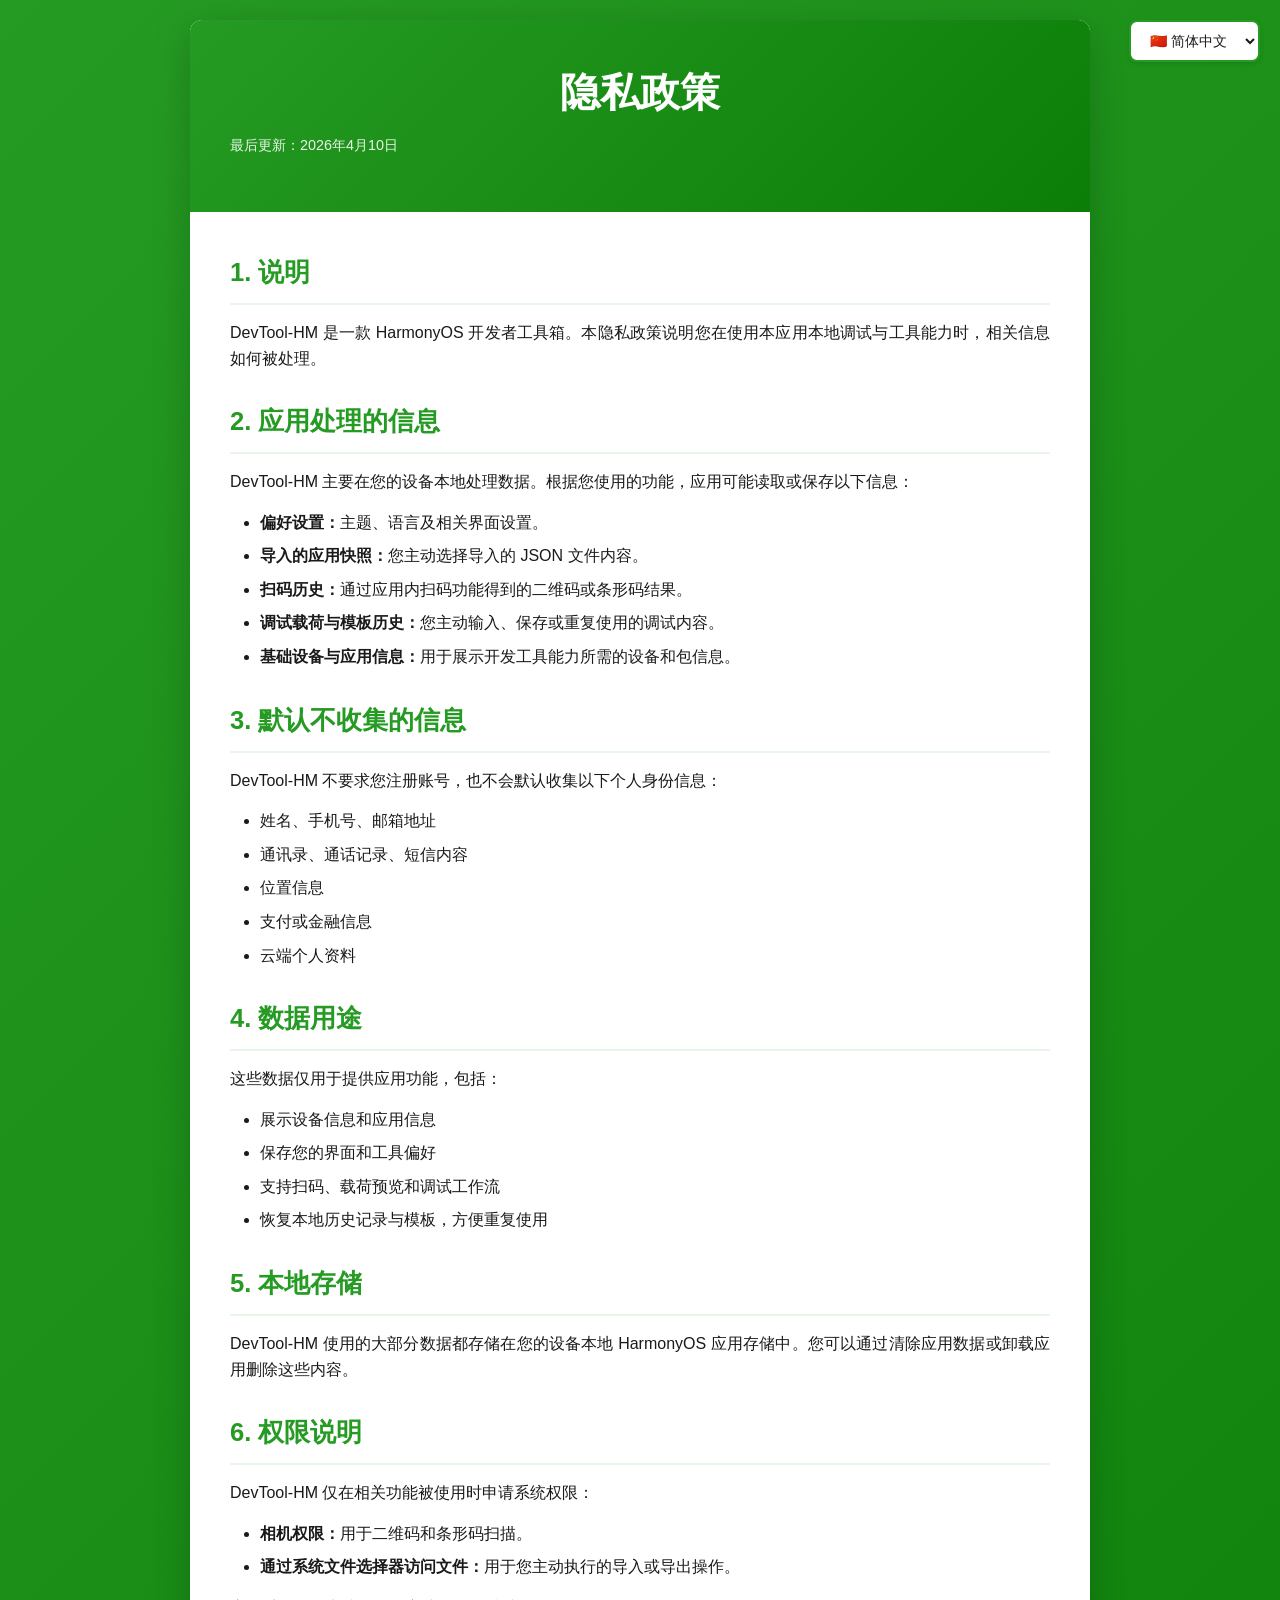
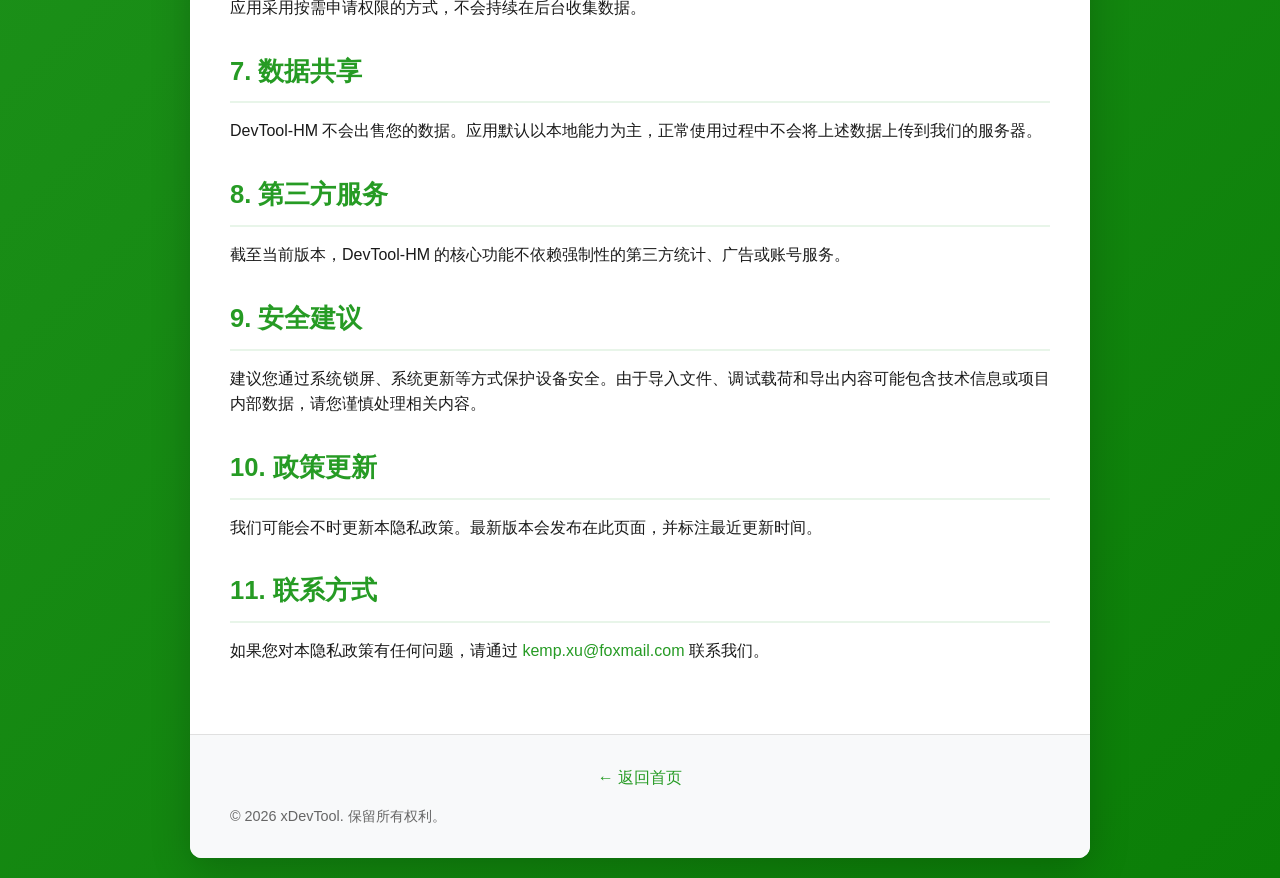
==== hm/privacy.html @ 10a95412 "Add Privacy Policy and User Agreement pages with multilingual support" ====
<!DOCTYPE html>
<html lang="en">
<head>
    <meta charset="UTF-8">
    <meta name="viewport" content="width=device-width, initial-scale=1.0">
    <title>Privacy Policy - DevTool-HM</title>
    <link rel="stylesheet" href="../style.css">
</head>
<body>
    <div class="language-switcher">
        <select id="languageSelect" onchange="switchLanguage()">
            <option value="en">🇺🇸 English</option>
            <option value="zh-cn">🇨🇳 简体中文</option>
        </select>
    </div>

    <div class="container">
        <div id="content-container"></div>
    </div>

    <script src="privacy-content.js"></script>
    <script>
        function normalizeLanguage(value) {
            if (value === 'zh' || value === 'zh-cn') {
                return 'zh-cn';
            }
            return 'en';
        }

        function switchLanguage() {
            const selectedLang = normalizeLanguage(document.getElementById('languageSelect').value);
            const content = privacyContent[selectedLang] || privacyContent['en'];

            document.getElementById('languageSelect').value = selectedLang;
            document.getElementById('content-container').innerHTML = content;
            localStorage.setItem('hmPreferredLanguage', selectedLang);
            history.replaceState(null, '', `${location.pathname}?lang=${selectedLang}`);

            const titles = {
                'en': 'Privacy Policy - DevTool-HM',
                'zh-cn': '隐私政策 - DevTool-HM'
            };
            document.title = titles[selectedLang] || titles['en'];
        }

        window.addEventListener('DOMContentLoaded', function() {
            const queryLang = new URLSearchParams(window.location.search).get('lang');
            const savedLang = normalizeLanguage(queryLang || localStorage.getItem('hmPreferredLanguage') || 'zh-cn');
            document.getElementById('languageSelect').value = savedLang;
            switchLanguage();
        });
    </script>
</body>
</html>
---- style.css ----
* {
    margin: 0;
    padding: 0;
    box-sizing: border-box;
}

body {
    font-family: -apple-system, BlinkMacSystemFont, 'Segoe UI', Roboto, Oxygen, Ubuntu, Cantarell, 'Helvetica Neue', sans-serif;
    line-height: 1.6;
    color: #1A1A1A;
    background: linear-gradient(135deg, #269b24 0%, #0b7e07 100%);
    min-height: 100vh;
    padding: 20px;
}

.container {
    max-width: 900px;
    margin: 0 auto;
    background: white;
    border-radius: 12px;
    box-shadow: 0 10px 40px rgba(0,0,0,0.2);
    overflow: hidden;
}

.header {
    background: linear-gradient(135deg, #269b24 0%, #0b7e07 100%);
    color: white;
    padding: 40px;
    text-align: center;
}

.header h1 {
    font-size: 2.5em;
    margin-bottom: 10px;
}

.last-updated {
    font-size: 0.9em;
    opacity: 0.9;
}

.content {
    padding: 40px;
}

section {
    margin-bottom: 30px;
}

h2 {
    color: #269b24;
    font-size: 1.6em;
    margin-bottom: 15px;
    padding-bottom: 10px;
    border-bottom: 2px solid #E8F5E9;
}

h3 {
    color: #0b7e07;
    font-size: 1.2em;
    margin: 20px 0 10px 0;
}

p {
    margin-bottom: 15px;
    text-align: justify;
}

ul {
    margin: 15px 0 15px 30px;
}

li {
    margin-bottom: 8px;
}

strong {
    color: #1A1A1A;
}

a {
    color: #269b24;
    text-decoration: none;
    transition: color 0.3s;
}

a:hover {
    color: #0b7e07;
    text-decoration: underline;
}

.footer {
    background: #f8f9fa;
    padding: 30px 40px;
    text-align: center;
    border-top: 1px solid #E0E0E0;
}

.footer a {
    display: inline-block;
    margin-bottom: 15px;
    font-weight: 500;
}

.footer p {
    color: #666666;
    font-size: 0.9em;
    margin: 0;
}

@media (max-width: 768px) {
    body {
        padding: 10px;
    }
    
    .header {
        padding: 30px 20px;
    }
    
    .header h1 {
        font-size: 2em;
    }
    
    .content {
        padding: 20px;
    }
    
    .footer {
        padding: 20px;
    }
    
    h2 {
        font-size: 1.4em;
    }
}

/* Language Switcher */
.language-switcher {
    position: fixed;
    top: 20px;
    right: 20px;
    z-index: 1000;
}

.language-switcher select {
    padding: 10px 15px;
    font-size: 14px;
    border: 2px solid #269b24;
    border-radius: 8px;
    background-color: white;
    color: #1A1A1A;
    cursor: pointer;
    outline: none;
    transition: all 0.3s ease;
    box-shadow: 0 2px 5px rgba(0,0,0,0.1);
}

.language-switcher select:hover {
    border-color: #0b7e07;
    box-shadow: 0 4px 8px rgba(0,0,0,0.15);
}

.language-switcher select:focus {
    border-color: #0b7e07;
    box-shadow: 0 0 0 3px rgba(38, 155, 36, 0.1);
}

.language-content {
    animation: fadeIn 0.3s ease-in;
}

@keyframes fadeIn {
    from {
        opacity: 0;
        transform: translateY(10px);
    }
    to {
        opacity: 1;
        transform: translateY(0);
    }
}

@media (max-width: 768px) {
    .language-switcher {
        position: static;
        text-align: center;
        margin-bottom: 20px;
    }

    .language-switcher select {
        width: 100%;
        max-width: 300px;
    }
}
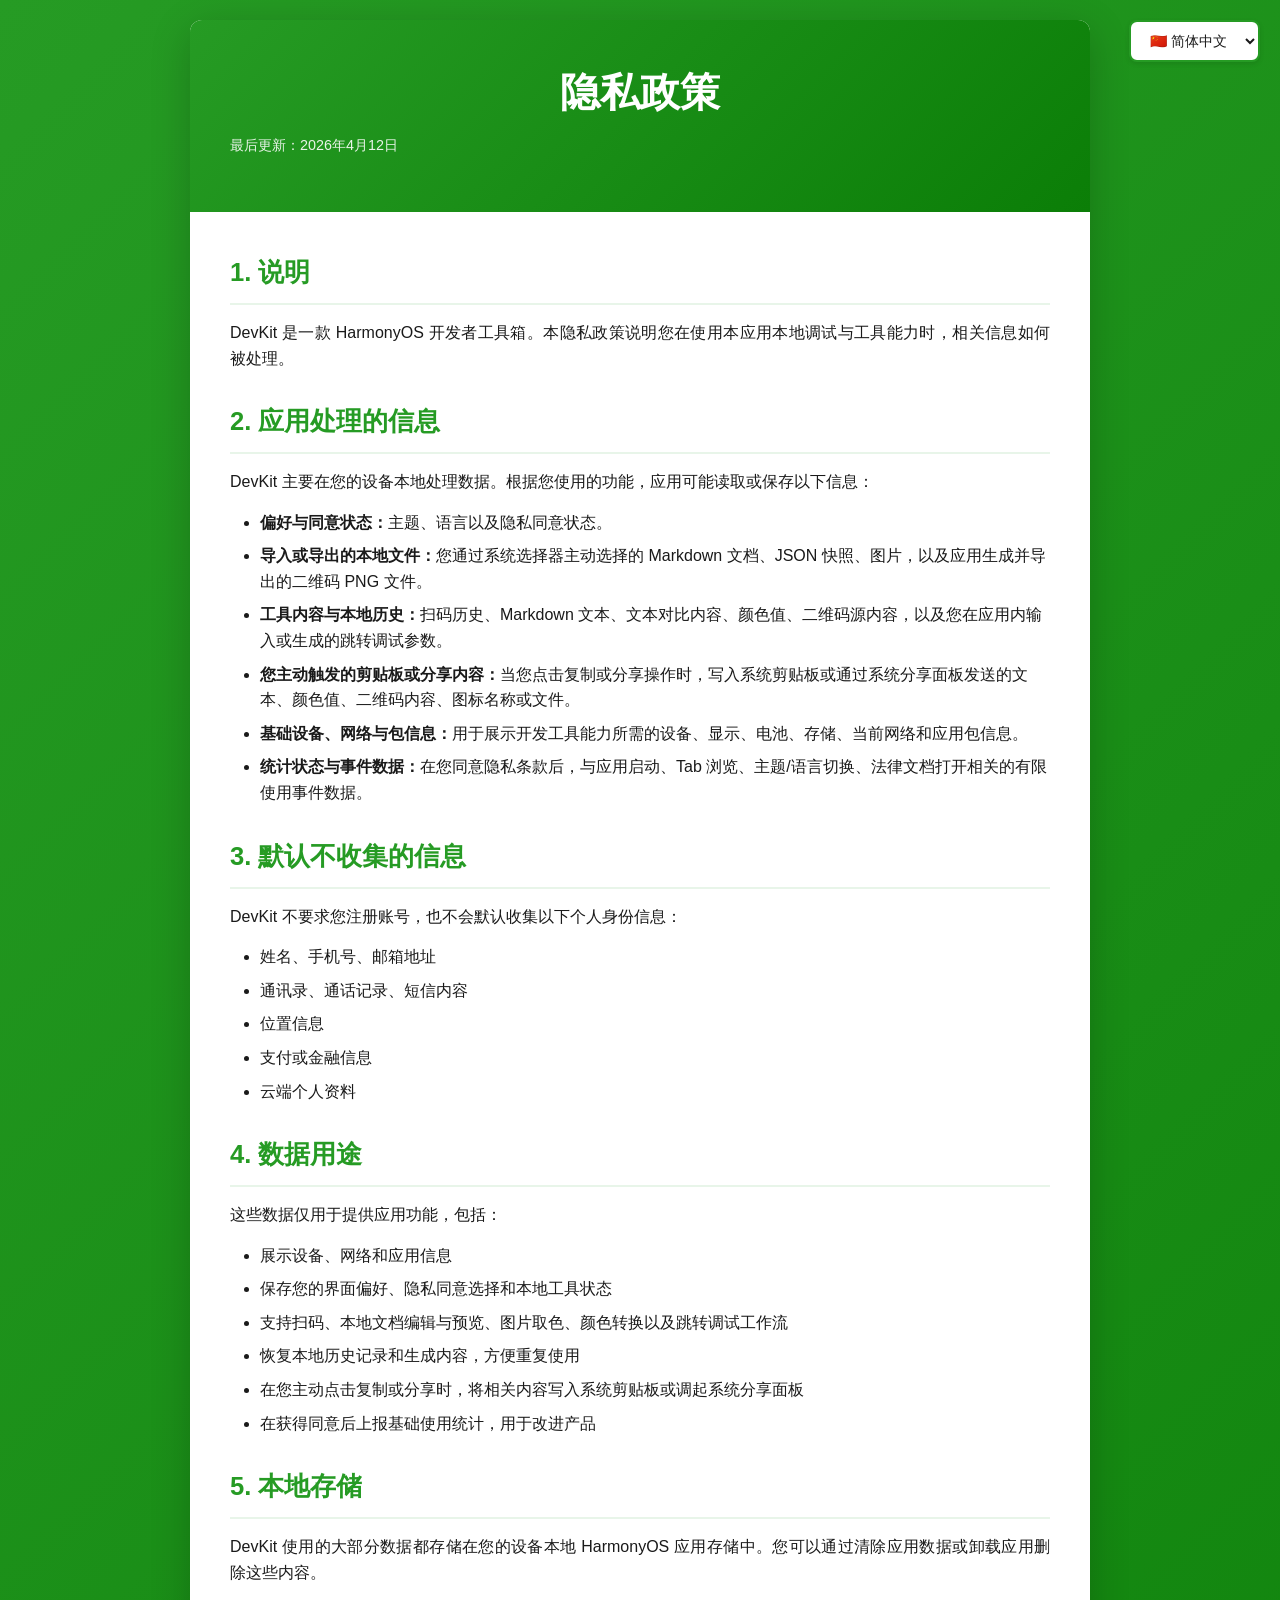
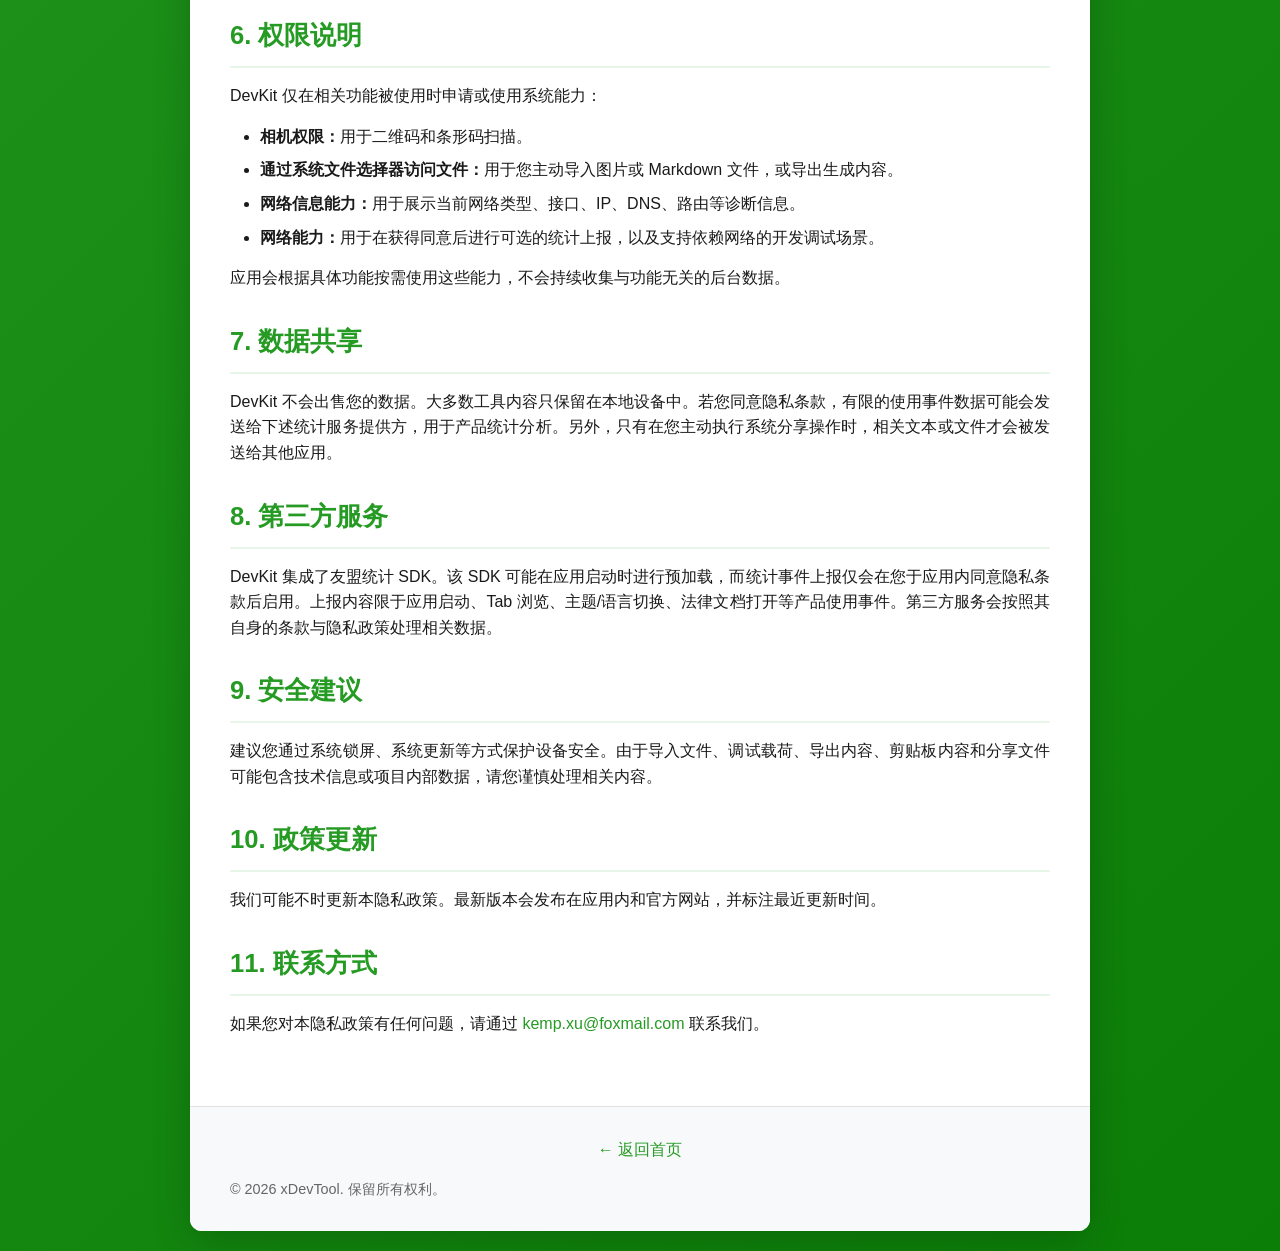
==== commit 20490d1b: "Update Privacy Policy and User Agreement references from DevTool-HM to DevKit" ====
--- a/hm/privacy.html
+++ b/hm/privacy.html
@@ -3,7 +3,7 @@
 <head>
     <meta charset="UTF-8">
     <meta name="viewport" content="width=device-width, initial-scale=1.0">
-    <title>Privacy Policy - DevTool-HM</title>
+    <title>Privacy Policy - DevKit</title>
     <link rel="stylesheet" href="../style.css">
 </head>
 <body>
@@ -37,8 +37,8 @@
             history.replaceState(null, '', `${location.pathname}?lang=${selectedLang}`);
 
             const titles = {
-                'en': 'Privacy Policy - DevTool-HM',
-                'zh-cn': '隐私政策 - DevTool-HM'
+                'en': 'Privacy Policy - DevKit',
+                'zh-cn': '隐私政策 - DevKit'
             };
             document.title = titles[selectedLang] || titles['en'];
         }
